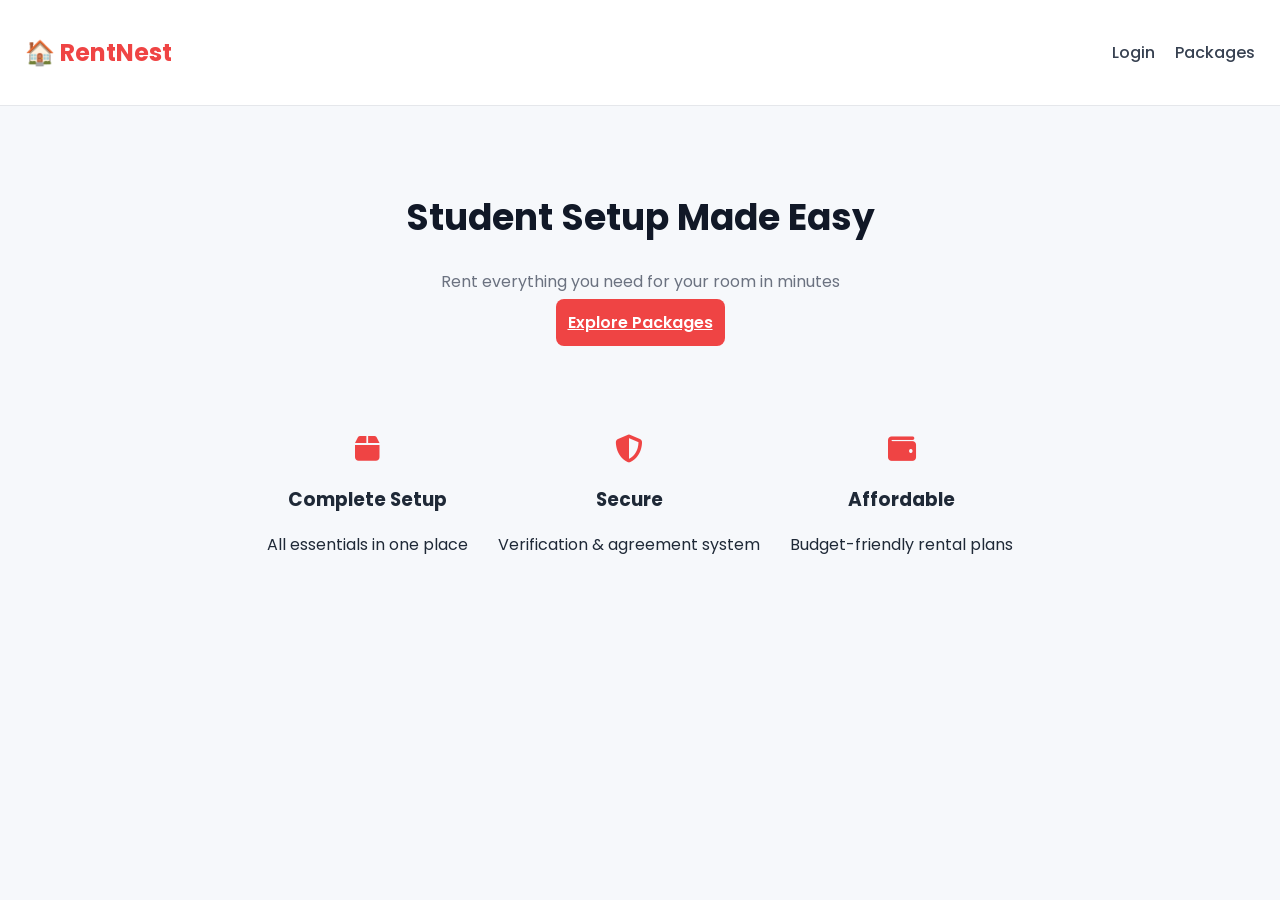
==== index.html @ ab324649 "Add files via upload" ====
<!DOCTYPE html>
<html>
<head>
  <title>RentNest</title>

  <meta name="viewport" content="width=device-width, initial-scale=1.0">

  <link rel="stylesheet" href="style.css">
  <link href="https://fonts.googleapis.com/css2?family=Poppins&display=swap" rel="stylesheet">
  <link rel="stylesheet" href="https://cdnjs.cloudflare.com/ajax/libs/font-awesome/6.5.0/css/all.min.css">
</head>
<body>

<div class="navbar">
  <h2>🏠 RentNest</h2>
  <div class="nav-links">
    <a href="login.html">Login</a>
    <a href="packages.html">Packages</a>
  </div>
</div>

<div class="hero fade-in">
  <h1>Student Setup Made Easy</h1>
  <p>Rent everything you need for your room in minutes</p>
  <a href="packages.html" class="btn">Explore Packages</a>
</div>

<div class="features">

  <div class="feature-box">
    <i class="fa-solid fa-box"></i>
    <h3>Complete Setup</h3>
    <p>All essentials in one place</p>
  </div>

  <div class="feature-box">
    <i class="fa-solid fa-shield-halved"></i>
    <h3>Secure</h3>
    <p>Verification & agreement system</p>
  </div>

  <div class="feature-box">
    <i class="fa-solid fa-wallet"></i>
    <h3>Affordable</h3>
    <p>Budget-friendly rental plans</p>
  </div>

</div>

</body>
</html>
---- style.css ----
/* ================= GLOBAL ================= */
body {
  margin: 0;
  font-family: 'Poppins', sans-serif;
  background: #f6f8fb;
  color: #1f2937;
}

/* ================= NAVBAR ================= */
.navbar {
  position: sticky;
  top: 0;
  z-index: 100;
  display: flex;
  justify-content: space-between;
  align-items: center;
  padding: 15px 25px;
  background: white;
  border-bottom: 1px solid #e5e7eb;
}

.navbar h2 {
  color: #ef4444; /* Zomato red vibe */
  font-weight: 700;
}

.nav-links {
  display: flex;
  gap: 20px;
}

.navbar a {
  text-decoration: none;
  color: #374151;
  font-weight: 500;
}

/* ================= HERO ================= */
.hero {
  text-align: center;
  padding: 60px 20px;
}

.hero h1 {
  font-size: 36px;
  color: #111827;
}

.hero p {
  color: #6b7280;
  margin-top: 10px;
}

/* ================= BUTTON ================= */
.btn {
  width: 100%;
  padding: 12px;
  background: #ef4444; /* Zomato style */
  color: white;
  border: none;
  border-radius: 8px;
  cursor: pointer;
  font-weight: 600;
  transition: 0.3s;
}

.btn:hover {
  background: #dc2626;
  transform: scale(1.03);
}

/* ================= CONTAINER ================= */
.container {
  display: grid;
  grid-template-columns: repeat(auto-fit, minmax(220px, 1fr));
  gap: 20px;
  padding: 20px;
}

/* ================= CARD ================= */
.card {
  background: white;
  border-radius: 12px;
  overflow: hidden;
  box-shadow: 0 4px 15px rgba(0,0,0,0.08);
  transition: 0.3s;
}

.card:hover {
  transform: translateY(-6px);
}

/* IMAGE */
.card img {
  width: 100%;
  height: 150px;
  object-fit: cover;
}

/* CARD CONTENT */
.card h3 {
  margin: 10px;
}

.card p {
  margin: 10px;
  color: #6b7280;
}

/* ================= PRICE TAG ================= */
.card b {
  color: #111827;
}

/* ================= FORM ================= */
.form-box {
  width: 320px;
  margin: 60px auto;
  padding: 25px;
  border-radius: 12px;
  background: white;
  box-shadow: 0 5px 20px rgba(0,0,0,0.1);
}

input {
  width: 100%;
  padding: 10px;
  margin: 10px 0;
  border-radius: 6px;
  border: 1px solid #d1d5db;
}

/* ================= FEATURES ================= */
.features {
  display: flex;
  justify-content: center;
  gap: 30px;
  padding: 40px;
}

.feature-box {
  text-align: center;
}

.feature-box i {
  font-size: 28px;
  color: #ef4444;
}

/* ================= CART LIST ================= */
ul {
  padding-left: 20px;
}

/* ================= ANIMATION ================= */
.fade-in {
  animation: fadeUp 0.6s ease-in-out;
}

@keyframes fadeUp {
  from {
    opacity: 0;
    transform: translateY(20px);
  }
  to {
    opacity: 1;
    transform: translateY(0);
  }
}

/* ================= MOBILE ================= */
@media (max-width: 768px) {

  .navbar {
    flex-direction: column;
    gap: 10px;
  }

  .nav-links {
    flex-direction: column;
    align-items: center;
  }

  .hero h1 {
    font-size: 24px;
  }

  .form-box {
    width: 90%;
  }

  .features {
    flex-direction: column;
    align-items: center;
  }

  .btn {
    width: 100%;
  }
}
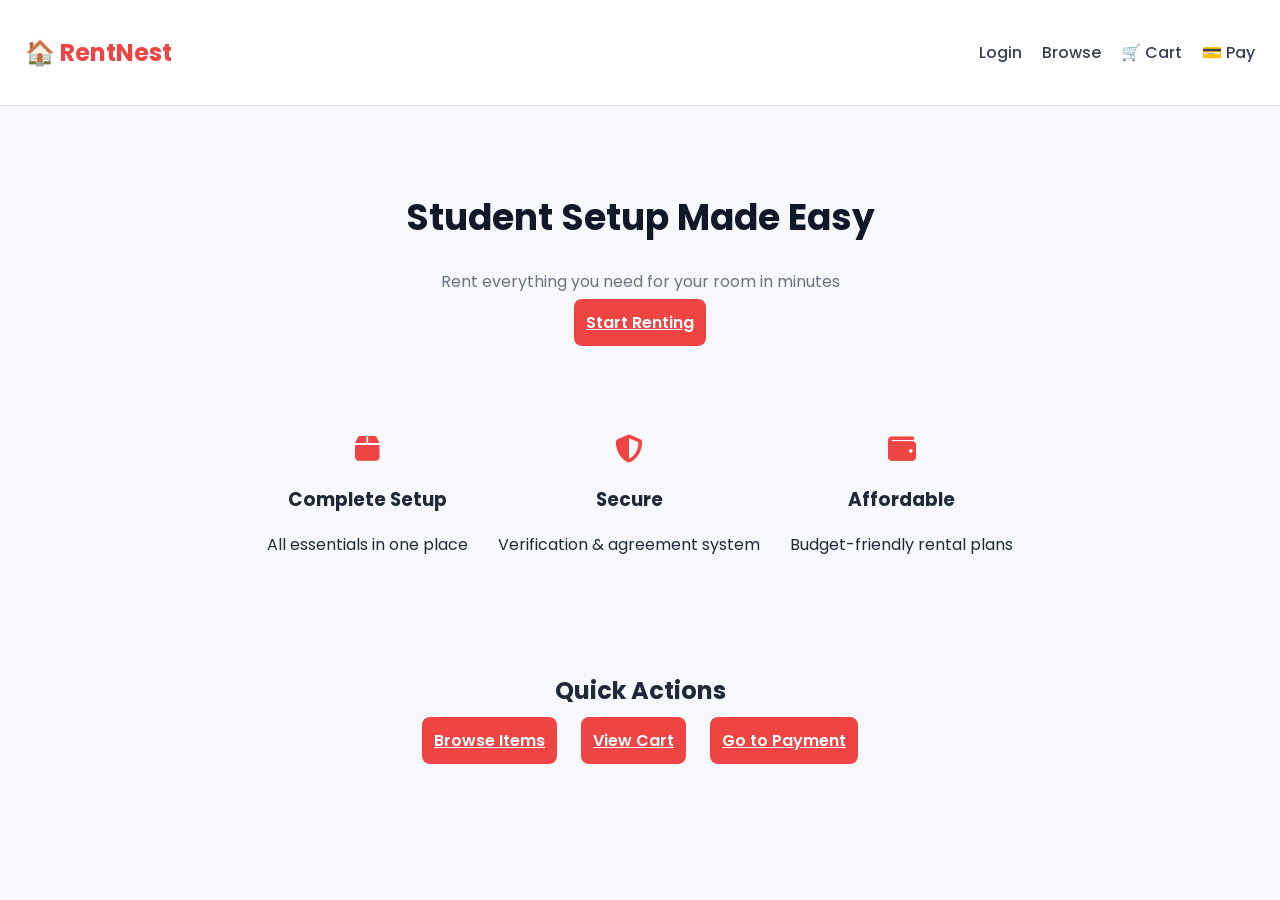
==== commit df23ce4a: "Update index.html" ====
--- a/index.html
+++ b/index.html
@@ -11,20 +11,27 @@
 </head>
 <body>
 
+<!-- NAVBAR -->
 <div class="navbar">
   <h2>🏠 RentNest</h2>
+
   <div class="nav-links">
     <a href="login.html">Login</a>
-    <a href="packages.html">Packages</a>
+    <a href="packages.html">Browse</a>
+    <a href="cart.html">🛒 Cart</a>
+    <a href="payment.html">💳 Pay</a>
   </div>
 </div>
 
+<!-- HERO -->
 <div class="hero fade-in">
   <h1>Student Setup Made Easy</h1>
   <p>Rent everything you need for your room in minutes</p>
-  <a href="packages.html" class="btn">Explore Packages</a>
+
+  <a href="packages.html" class="btn">Start Renting</a>
 </div>
 
+<!-- FEATURES -->
 <div class="features">
 
   <div class="feature-box">
@@ -47,5 +54,16 @@
 
 </div>
 
+<!-- QUICK ACTION SECTION (NEW 🔥) -->
+<div style="text-align:center; padding:40px;">
+
+  <h2>Quick Actions</h2>
+
+  <a href="packages.html" class="btn" style="margin:10px;">Browse Items</a>
+  <a href="cart.html" class="btn" style="margin:10px;">View Cart</a>
+  <a href="payment.html" class="btn" style="margin:10px;">Go to Payment</a>
+
+</div>
+
 </body>
-</html>+</html>
